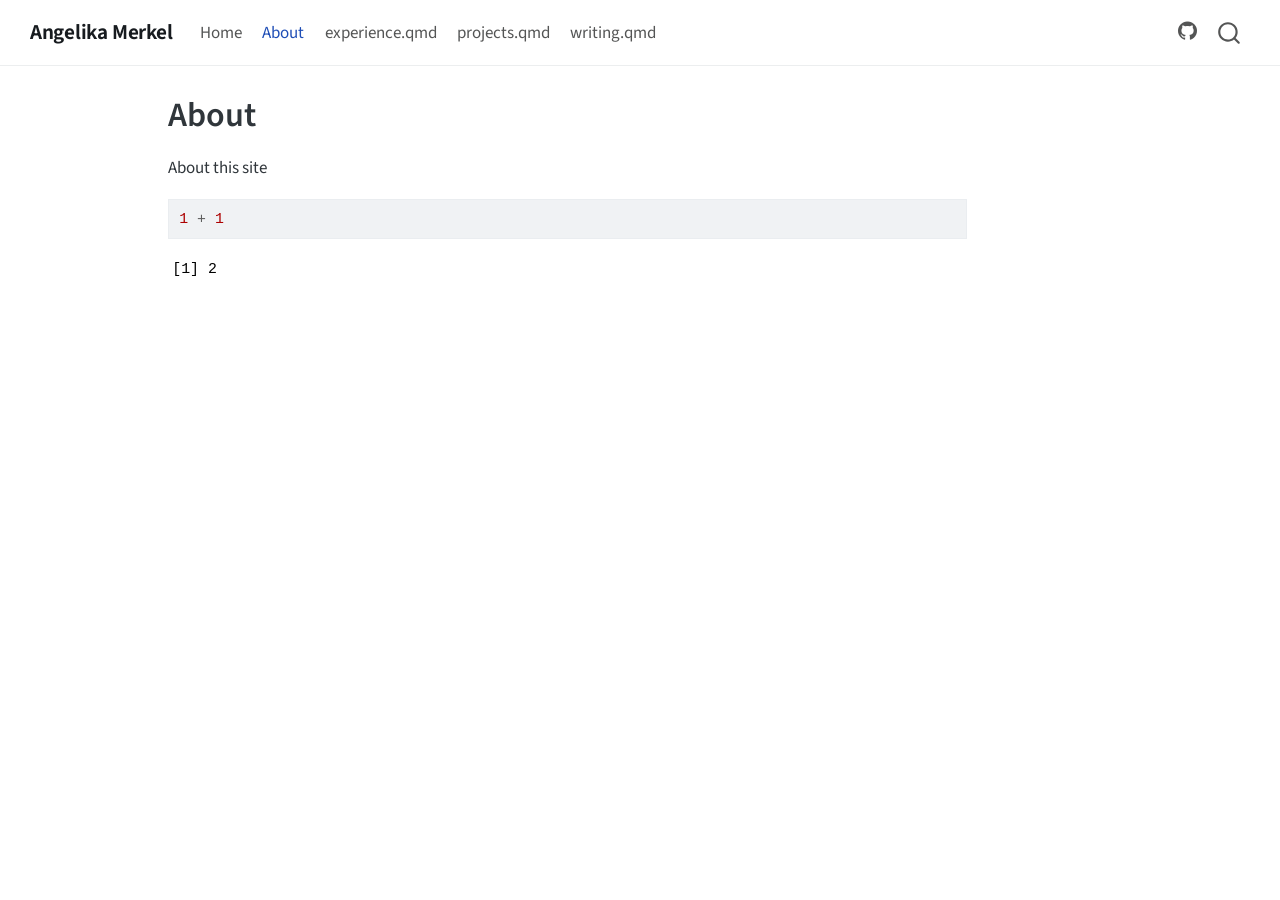
==== docs/about.html @ 3da9b352 "Publish v1.0 of personal website" ====
<!DOCTYPE html>
<html xmlns="http://www.w3.org/1999/xhtml" lang="en" xml:lang="en"><head>

<meta charset="utf-8">
<meta name="generator" content="quarto-1.7.32">

<meta name="viewport" content="width=device-width, initial-scale=1.0, user-scalable=yes">


<title>About – Angelika Merkel</title>
<style>
code{white-space: pre-wrap;}
span.smallcaps{font-variant: small-caps;}
div.columns{display: flex; gap: min(4vw, 1.5em);}
div.column{flex: auto; overflow-x: auto;}
div.hanging-indent{margin-left: 1.5em; text-indent: -1.5em;}
ul.task-list{list-style: none;}
ul.task-list li input[type="checkbox"] {
  width: 0.8em;
  margin: 0 0.8em 0.2em -1em; /* quarto-specific, see https://github.com/quarto-dev/quarto-cli/issues/4556 */ 
  vertical-align: middle;
}
/* CSS for syntax highlighting */
html { -webkit-text-size-adjust: 100%; }
pre > code.sourceCode { white-space: pre; position: relative; }
pre > code.sourceCode > span { display: inline-block; line-height: 1.25; }
pre > code.sourceCode > span:empty { height: 1.2em; }
.sourceCode { overflow: visible; }
code.sourceCode > span { color: inherit; text-decoration: inherit; }
div.sourceCode { margin: 1em 0; }
pre.sourceCode { margin: 0; }
@media screen {
div.sourceCode { overflow: auto; }
}
@media print {
pre > code.sourceCode { white-space: pre-wrap; }
pre > code.sourceCode > span { text-indent: -5em; padding-left: 5em; }
}
pre.numberSource code
  { counter-reset: source-line 0; }
pre.numberSource code > span
  { position: relative; left: -4em; counter-increment: source-line; }
pre.numberSource code > span > a:first-child::before
  { content: counter(source-line);
    position: relative; left: -1em; text-align: right; vertical-align: baseline;
    border: none; display: inline-block;
    -webkit-touch-callout: none; -webkit-user-select: none;
    -khtml-user-select: none; -moz-user-select: none;
    -ms-user-select: none; user-select: none;
    padding: 0 4px; width: 4em;
  }
pre.numberSource { margin-left: 3em;  padding-left: 4px; }
div.sourceCode
  {   }
@media screen {
pre > code.sourceCode > span > a:first-child::before { text-decoration: underline; }
}
</style>


<script src="site_libs/quarto-nav/quarto-nav.js"></script>
<script src="site_libs/quarto-nav/headroom.min.js"></script>
<script src="site_libs/clipboard/clipboard.min.js"></script>
<script src="site_libs/quarto-search/autocomplete.umd.js"></script>
<script src="site_libs/quarto-search/fuse.min.js"></script>
<script src="site_libs/quarto-search/quarto-search.js"></script>
<meta name="quarto:offset" content="./">
<script src="site_libs/quarto-html/quarto.js" type="module"></script>
<script src="site_libs/quarto-html/tabsets/tabsets.js" type="module"></script>
<script src="site_libs/quarto-html/popper.min.js"></script>
<script src="site_libs/quarto-html/tippy.umd.min.js"></script>
<script src="site_libs/quarto-html/anchor.min.js"></script>
<link href="site_libs/quarto-html/tippy.css" rel="stylesheet">
<link href="site_libs/quarto-html/quarto-syntax-highlighting-37eea08aefeeee20ff55810ff984fec1.css" rel="stylesheet" id="quarto-text-highlighting-styles">
<script src="site_libs/bootstrap/bootstrap.min.js"></script>
<link href="site_libs/bootstrap/bootstrap-icons.css" rel="stylesheet">
<link href="site_libs/bootstrap/bootstrap-92d2792728d3f4bf89524dcc0433e7d3.min.css" rel="stylesheet" append-hash="true" id="quarto-bootstrap" data-mode="light">
<script id="quarto-search-options" type="application/json">{
  "location": "navbar",
  "copy-button": false,
  "collapse-after": 3,
  "panel-placement": "end",
  "type": "overlay",
  "limit": 50,
  "keyboard-shortcut": [
    "f",
    "/",
    "s"
  ],
  "show-item-context": false,
  "language": {
    "search-no-results-text": "No results",
    "search-matching-documents-text": "matching documents",
    "search-copy-link-title": "Copy link to search",
    "search-hide-matches-text": "Hide additional matches",
    "search-more-match-text": "more match in this document",
    "search-more-matches-text": "more matches in this document",
    "search-clear-button-title": "Clear",
    "search-text-placeholder": "",
    "search-detached-cancel-button-title": "Cancel",
    "search-submit-button-title": "Submit",
    "search-label": "Search"
  }
}</script>


<link rel="stylesheet" href="assets/styles.css">
</head>

<body class="nav-fixed quarto-light">

<div id="quarto-search-results"></div>
  <header id="quarto-header" class="headroom fixed-top">
    <nav class="navbar navbar-expand-lg " data-bs-theme="dark">
      <div class="navbar-container container-fluid">
      <div class="navbar-brand-container mx-auto">
    <a class="navbar-brand" href="./index.html">
    <span class="navbar-title">Angelika Merkel</span>
    </a>
  </div>
            <div id="quarto-search" class="" title="Search"></div>
          <button class="navbar-toggler" type="button" data-bs-toggle="collapse" data-bs-target="#navbarCollapse" aria-controls="navbarCollapse" role="menu" aria-expanded="false" aria-label="Toggle navigation" onclick="if (window.quartoToggleHeadroom) { window.quartoToggleHeadroom(); }">
  <span class="navbar-toggler-icon"></span>
</button>
          <div class="collapse navbar-collapse" id="navbarCollapse">
            <ul class="navbar-nav navbar-nav-scroll me-auto">
  <li class="nav-item">
    <a class="nav-link" href="./index.html"> 
<span class="menu-text">Home</span></a>
  </li>  
  <li class="nav-item">
    <a class="nav-link active" href="./about.html" aria-current="page"> 
<span class="menu-text">About</span></a>
  </li>  
  <li class="nav-item">
    <span class="nav-link">
<span class="menu-text">experience.qmd</span>
    </span>
  </li>  
  <li class="nav-item">
    <span class="nav-link">
<span class="menu-text">projects.qmd</span>
    </span>
  </li>  
  <li class="nav-item">
    <span class="nav-link">
<span class="menu-text">writing.qmd</span>
    </span>
  </li>  
</ul>
            <ul class="navbar-nav navbar-nav-scroll ms-auto">
  <li class="nav-item compact">
    <a class="nav-link" href="https://github.com/angemerkel"> <i class="bi bi-github" role="img">
</i> 
<span class="menu-text"></span></a>
  </li>  
</ul>
          </div> <!-- /navcollapse -->
            <div class="quarto-navbar-tools">
</div>
      </div> <!-- /container-fluid -->
    </nav>
</header>
<!-- content -->
<div id="quarto-content" class="quarto-container page-columns page-rows-contents page-layout-article page-navbar">
<!-- sidebar -->
<!-- margin-sidebar -->
    <div id="quarto-margin-sidebar" class="sidebar margin-sidebar zindex-bottom">
        
    </div>
<!-- main -->
<main class="content" id="quarto-document-content">

<header id="title-block-header" class="quarto-title-block default">
<div class="quarto-title">
<h1 class="title">About</h1>
</div>



<div class="quarto-title-meta">

    
  
    
  </div>
  


</header>


<p>About this site</p>
<div class="cell">
<div class="sourceCode cell-code" id="cb1"><pre class="sourceCode r code-with-copy"><code class="sourceCode r"><span id="cb1-1"><a href="#cb1-1" aria-hidden="true" tabindex="-1"></a><span class="dv">1</span> <span class="sc">+</span> <span class="dv">1</span></span></code><button title="Copy to Clipboard" class="code-copy-button"><i class="bi"></i></button></pre></div>
<div class="cell-output cell-output-stdout">
<pre><code>[1] 2</code></pre>
</div>
</div>



</main> <!-- /main -->
<script id="quarto-html-after-body" type="application/javascript">
  window.document.addEventListener("DOMContentLoaded", function (event) {
    const icon = "";
    const anchorJS = new window.AnchorJS();
    anchorJS.options = {
      placement: 'right',
      icon: icon
    };
    anchorJS.add('.anchored');
    const isCodeAnnotation = (el) => {
      for (const clz of el.classList) {
        if (clz.startsWith('code-annotation-')) {                     
          return true;
        }
      }
      return false;
    }
    const onCopySuccess = function(e) {
      // button target
      const button = e.trigger;
      // don't keep focus
      button.blur();
      // flash "checked"
      button.classList.add('code-copy-button-checked');
      var currentTitle = button.getAttribute("title");
      button.setAttribute("title", "Copied!");
      let tooltip;
      if (window.bootstrap) {
        button.setAttribute("data-bs-toggle", "tooltip");
        button.setAttribute("data-bs-placement", "left");
        button.setAttribute("data-bs-title", "Copied!");
        tooltip = new bootstrap.Tooltip(button, 
          { trigger: "manual", 
            customClass: "code-copy-button-tooltip",
            offset: [0, -8]});
        tooltip.show();    
      }
      setTimeout(function() {
        if (tooltip) {
          tooltip.hide();
          button.removeAttribute("data-bs-title");
          button.removeAttribute("data-bs-toggle");
          button.removeAttribute("data-bs-placement");
        }
        button.setAttribute("title", currentTitle);
        button.classList.remove('code-copy-button-checked');
      }, 1000);
      // clear code selection
      e.clearSelection();
    }
    const getTextToCopy = function(trigger) {
        const codeEl = trigger.previousElementSibling.cloneNode(true);
        for (const childEl of codeEl.children) {
          if (isCodeAnnotation(childEl)) {
            childEl.remove();
          }
        }
        return codeEl.innerText;
    }
    const clipboard = new window.ClipboardJS('.code-copy-button:not([data-in-quarto-modal])', {
      text: getTextToCopy
    });
    clipboard.on('success', onCopySuccess);
    if (window.document.getElementById('quarto-embedded-source-code-modal')) {
      const clipboardModal = new window.ClipboardJS('.code-copy-button[data-in-quarto-modal]', {
        text: getTextToCopy,
        container: window.document.getElementById('quarto-embedded-source-code-modal')
      });
      clipboardModal.on('success', onCopySuccess);
    }
      var localhostRegex = new RegExp(/^(?:http|https):\/\/localhost\:?[0-9]*\//);
      var mailtoRegex = new RegExp(/^mailto:/);
        var filterRegex = new RegExp('/' + window.location.host + '/');
      var isInternal = (href) => {
          return filterRegex.test(href) || localhostRegex.test(href) || mailtoRegex.test(href);
      }
      // Inspect non-navigation links and adorn them if external
     var links = window.document.querySelectorAll('a[href]:not(.nav-link):not(.navbar-brand):not(.toc-action):not(.sidebar-link):not(.sidebar-item-toggle):not(.pagination-link):not(.no-external):not([aria-hidden]):not(.dropdown-item):not(.quarto-navigation-tool):not(.about-link)');
      for (var i=0; i<links.length; i++) {
        const link = links[i];
        if (!isInternal(link.href)) {
          // undo the damage that might have been done by quarto-nav.js in the case of
          // links that we want to consider external
          if (link.dataset.originalHref !== undefined) {
            link.href = link.dataset.originalHref;
          }
        }
      }
    function tippyHover(el, contentFn, onTriggerFn, onUntriggerFn) {
      const config = {
        allowHTML: true,
        maxWidth: 500,
        delay: 100,
        arrow: false,
        appendTo: function(el) {
            return el.parentElement;
        },
        interactive: true,
        interactiveBorder: 10,
        theme: 'quarto',
        placement: 'bottom-start',
      };
      if (contentFn) {
        config.content = contentFn;
      }
      if (onTriggerFn) {
        config.onTrigger = onTriggerFn;
      }
      if (onUntriggerFn) {
        config.onUntrigger = onUntriggerFn;
      }
      window.tippy(el, config); 
    }
    const noterefs = window.document.querySelectorAll('a[role="doc-noteref"]');
    for (var i=0; i<noterefs.length; i++) {
      const ref = noterefs[i];
      tippyHover(ref, function() {
        // use id or data attribute instead here
        let href = ref.getAttribute('data-footnote-href') || ref.getAttribute('href');
        try { href = new URL(href).hash; } catch {}
        const id = href.replace(/^#\/?/, "");
        const note = window.document.getElementById(id);
        if (note) {
          return note.innerHTML;
        } else {
          return "";
        }
      });
    }
    const xrefs = window.document.querySelectorAll('a.quarto-xref');
    const processXRef = (id, note) => {
      // Strip column container classes
      const stripColumnClz = (el) => {
        el.classList.remove("page-full", "page-columns");
        if (el.children) {
          for (const child of el.children) {
            stripColumnClz(child);
          }
        }
      }
      stripColumnClz(note)
      if (id === null || id.startsWith('sec-')) {
        // Special case sections, only their first couple elements
        const container = document.createElement("div");
        if (note.children && note.children.length > 2) {
          container.appendChild(note.children[0].cloneNode(true));
          for (let i = 1; i < note.children.length; i++) {
            const child = note.children[i];
            if (child.tagName === "P" && child.innerText === "") {
              continue;
            } else {
              container.appendChild(child.cloneNode(true));
              break;
            }
          }
          if (window.Quarto?.typesetMath) {
            window.Quarto.typesetMath(container);
          }
          return container.innerHTML
        } else {
          if (window.Quarto?.typesetMath) {
            window.Quarto.typesetMath(note);
          }
          return note.innerHTML;
        }
      } else {
        // Remove any anchor links if they are present
        const anchorLink = note.querySelector('a.anchorjs-link');
        if (anchorLink) {
          anchorLink.remove();
        }
        if (window.Quarto?.typesetMath) {
          window.Quarto.typesetMath(note);
        }
        if (note.classList.contains("callout")) {
          return note.outerHTML;
        } else {
          return note.innerHTML;
        }
      }
    }
    for (var i=0; i<xrefs.length; i++) {
      const xref = xrefs[i];
      tippyHover(xref, undefined, function(instance) {
        instance.disable();
        let url = xref.getAttribute('href');
        let hash = undefined; 
        if (url.startsWith('#')) {
          hash = url;
        } else {
          try { hash = new URL(url).hash; } catch {}
        }
        if (hash) {
          const id = hash.replace(/^#\/?/, "");
          const note = window.document.getElementById(id);
          if (note !== null) {
            try {
              const html = processXRef(id, note.cloneNode(true));
              instance.setContent(html);
            } finally {
              instance.enable();
              instance.show();
            }
          } else {
            // See if we can fetch this
            fetch(url.split('#')[0])
            .then(res => res.text())
            .then(html => {
              const parser = new DOMParser();
              const htmlDoc = parser.parseFromString(html, "text/html");
              const note = htmlDoc.getElementById(id);
              if (note !== null) {
                const html = processXRef(id, note);
                instance.setContent(html);
              } 
            }).finally(() => {
              instance.enable();
              instance.show();
            });
          }
        } else {
          // See if we can fetch a full url (with no hash to target)
          // This is a special case and we should probably do some content thinning / targeting
          fetch(url)
          .then(res => res.text())
          .then(html => {
            const parser = new DOMParser();
            const htmlDoc = parser.parseFromString(html, "text/html");
            const note = htmlDoc.querySelector('main.content');
            if (note !== null) {
              // This should only happen for chapter cross references
              // (since there is no id in the URL)
              // remove the first header
              if (note.children.length > 0 && note.children[0].tagName === "HEADER") {
                note.children[0].remove();
              }
              const html = processXRef(null, note);
              instance.setContent(html);
            } 
          }).finally(() => {
            instance.enable();
            instance.show();
          });
        }
      }, function(instance) {
      });
    }
        let selectedAnnoteEl;
        const selectorForAnnotation = ( cell, annotation) => {
          let cellAttr = 'data-code-cell="' + cell + '"';
          let lineAttr = 'data-code-annotation="' +  annotation + '"';
          const selector = 'span[' + cellAttr + '][' + lineAttr + ']';
          return selector;
        }
        const selectCodeLines = (annoteEl) => {
          const doc = window.document;
          const targetCell = annoteEl.getAttribute("data-target-cell");
          const targetAnnotation = annoteEl.getAttribute("data-target-annotation");
          const annoteSpan = window.document.querySelector(selectorForAnnotation(targetCell, targetAnnotation));
          const lines = annoteSpan.getAttribute("data-code-lines").split(",");
          const lineIds = lines.map((line) => {
            return targetCell + "-" + line;
          })
          let top = null;
          let height = null;
          let parent = null;
          if (lineIds.length > 0) {
              //compute the position of the single el (top and bottom and make a div)
              const el = window.document.getElementById(lineIds[0]);
              top = el.offsetTop;
              height = el.offsetHeight;
              parent = el.parentElement.parentElement;
            if (lineIds.length > 1) {
              const lastEl = window.document.getElementById(lineIds[lineIds.length - 1]);
              const bottom = lastEl.offsetTop + lastEl.offsetHeight;
              height = bottom - top;
            }
            if (top !== null && height !== null && parent !== null) {
              // cook up a div (if necessary) and position it 
              let div = window.document.getElementById("code-annotation-line-highlight");
              if (div === null) {
                div = window.document.createElement("div");
                div.setAttribute("id", "code-annotation-line-highlight");
                div.style.position = 'absolute';
                parent.appendChild(div);
              }
              div.style.top = top - 2 + "px";
              div.style.height = height + 4 + "px";
              div.style.left = 0;
              let gutterDiv = window.document.getElementById("code-annotation-line-highlight-gutter");
              if (gutterDiv === null) {
                gutterDiv = window.document.createElement("div");
                gutterDiv.setAttribute("id", "code-annotation-line-highlight-gutter");
                gutterDiv.style.position = 'absolute';
                const codeCell = window.document.getElementById(targetCell);
                const gutter = codeCell.querySelector('.code-annotation-gutter');
                gutter.appendChild(gutterDiv);
              }
              gutterDiv.style.top = top - 2 + "px";
              gutterDiv.style.height = height + 4 + "px";
            }
            selectedAnnoteEl = annoteEl;
          }
        };
        const unselectCodeLines = () => {
          const elementsIds = ["code-annotation-line-highlight", "code-annotation-line-highlight-gutter"];
          elementsIds.forEach((elId) => {
            const div = window.document.getElementById(elId);
            if (div) {
              div.remove();
            }
          });
          selectedAnnoteEl = undefined;
        };
          // Handle positioning of the toggle
      window.addEventListener(
        "resize",
        throttle(() => {
          elRect = undefined;
          if (selectedAnnoteEl) {
            selectCodeLines(selectedAnnoteEl);
          }
        }, 10)
      );
      function throttle(fn, ms) {
      let throttle = false;
      let timer;
        return (...args) => {
          if(!throttle) { // first call gets through
              fn.apply(this, args);
              throttle = true;
          } else { // all the others get throttled
              if(timer) clearTimeout(timer); // cancel #2
              timer = setTimeout(() => {
                fn.apply(this, args);
                timer = throttle = false;
              }, ms);
          }
        };
      }
        // Attach click handler to the DT
        const annoteDls = window.document.querySelectorAll('dt[data-target-cell]');
        for (const annoteDlNode of annoteDls) {
          annoteDlNode.addEventListener('click', (event) => {
            const clickedEl = event.target;
            if (clickedEl !== selectedAnnoteEl) {
              unselectCodeLines();
              const activeEl = window.document.querySelector('dt[data-target-cell].code-annotation-active');
              if (activeEl) {
                activeEl.classList.remove('code-annotation-active');
              }
              selectCodeLines(clickedEl);
              clickedEl.classList.add('code-annotation-active');
            } else {
              // Unselect the line
              unselectCodeLines();
              clickedEl.classList.remove('code-annotation-active');
            }
          });
        }
    const findCites = (el) => {
      const parentEl = el.parentElement;
      if (parentEl) {
        const cites = parentEl.dataset.cites;
        if (cites) {
          return {
            el,
            cites: cites.split(' ')
          };
        } else {
          return findCites(el.parentElement)
        }
      } else {
        return undefined;
      }
    };
    var bibliorefs = window.document.querySelectorAll('a[role="doc-biblioref"]');
    for (var i=0; i<bibliorefs.length; i++) {
      const ref = bibliorefs[i];
      const citeInfo = findCites(ref);
      if (citeInfo) {
        tippyHover(citeInfo.el, function() {
          var popup = window.document.createElement('div');
          citeInfo.cites.forEach(function(cite) {
            var citeDiv = window.document.createElement('div');
            citeDiv.classList.add('hanging-indent');
            citeDiv.classList.add('csl-entry');
            var biblioDiv = window.document.getElementById('ref-' + cite);
            if (biblioDiv) {
              citeDiv.innerHTML = biblioDiv.innerHTML;
            }
            popup.appendChild(citeDiv);
          });
          return popup.innerHTML;
        });
      }
    }
  });
  </script>
</div> <!-- /content -->




</body></html>
---- docs/site_libs/quarto-html/tippy.css ----
.tippy-box[data-animation=fade][data-state=hidden]{opacity:0}[data-tippy-root]{max-width:calc(100vw - 10px)}.tippy-box{position:relative;background-color:#333;color:#fff;border-radius:4px;font-size:14px;line-height:1.4;white-space:normal;outline:0;transition-property:transform,visibility,opacity}.tippy-box[data-placement^=top]>.tippy-arrow{bottom:0}.tippy-box[data-placement^=top]>.tippy-arrow:before{bottom:-7px;left:0;border-width:8px 8px 0;border-top-color:initial;transform-origin:center top}.tippy-box[data-placement^=bottom]>.tippy-arrow{top:0}.tippy-box[data-placement^=bottom]>.tippy-arrow:before{top:-7px;left:0;border-width:0 8px 8px;border-bottom-color:initial;transform-origin:center bottom}.tippy-box[data-placement^=left]>.tippy-arrow{right:0}.tippy-box[data-placement^=left]>.tippy-arrow:before{border-width:8px 0 8px 8px;border-left-color:initial;right:-7px;transform-origin:center left}.tippy-box[data-placement^=right]>.tippy-arrow{left:0}.tippy-box[data-placement^=right]>.tippy-arrow:before{left:-7px;border-width:8px 8px 8px 0;border-right-color:initial;transform-origin:center right}.tippy-box[data-inertia][data-state=visible]{transition-timing-function:cubic-bezier(.54,1.5,.38,1.11)}.tippy-arrow{width:16px;height:16px;color:#333}.tippy-arrow:before{content:"";position:absolute;border-color:transparent;border-style:solid}.tippy-content{position:relative;padding:5px 9px;z-index:1}
---- docs/site_libs/quarto-html/quarto-syntax-highlighting-37eea08aefeeee20ff55810ff984fec1.css ----
/* quarto syntax highlight colors */
:root {
  --quarto-hl-ot-color: #003B4F;
  --quarto-hl-at-color: #657422;
  --quarto-hl-ss-color: #20794D;
  --quarto-hl-an-color: #5E5E5E;
  --quarto-hl-fu-color: #4758AB;
  --quarto-hl-st-color: #20794D;
  --quarto-hl-cf-color: #003B4F;
  --quarto-hl-op-color: #5E5E5E;
  --quarto-hl-er-color: #AD0000;
  --quarto-hl-bn-color: #AD0000;
  --quarto-hl-al-color: #AD0000;
  --quarto-hl-va-color: #111111;
  --quarto-hl-bu-color: inherit;
  --quarto-hl-ex-color: inherit;
  --quarto-hl-pp-color: #AD0000;
  --quarto-hl-in-color: #5E5E5E;
  --quarto-hl-vs-color: #20794D;
  --quarto-hl-wa-color: #5E5E5E;
  --quarto-hl-do-color: #5E5E5E;
  --quarto-hl-im-color: #00769E;
  --quarto-hl-ch-color: #20794D;
  --quarto-hl-dt-color: #AD0000;
  --quarto-hl-fl-color: #AD0000;
  --quarto-hl-co-color: #5E5E5E;
  --quarto-hl-cv-color: #5E5E5E;
  --quarto-hl-cn-color: #8f5902;
  --quarto-hl-sc-color: #5E5E5E;
  --quarto-hl-dv-color: #AD0000;
  --quarto-hl-kw-color: #003B4F;
}

/* other quarto variables */
:root {
  --quarto-font-monospace: SFMono-Regular, Menlo, Monaco, Consolas, "Liberation Mono", "Courier New", monospace;
}

/* syntax highlight based on Pandoc's rules */
pre > code.sourceCode > span {
  color: #003B4F;
}

code.sourceCode > span {
  color: #003B4F;
}

div.sourceCode,
div.sourceCode pre.sourceCode {
  color: #003B4F;
}

/* Normal */
code span {
  color: #003B4F;
}

/* Alert */
code span.al {
  color: #AD0000;
  font-style: inherit;
}

/* Annotation */
code span.an {
  color: #5E5E5E;
  font-style: inherit;
}

/* Attribute */
code span.at {
  color: #657422;
  font-style: inherit;
}

/* BaseN */
code span.bn {
  color: #AD0000;
  font-style: inherit;
}

/* BuiltIn */
code span.bu {
  font-style: inherit;
}

/* ControlFlow */
code span.cf {
  color: #003B4F;
  font-weight: bold;
  font-style: inherit;
}

/* Char */
code span.ch {
  color: #20794D;
  font-style: inherit;
}

/* Constant */
code span.cn {
  color: #8f5902;
  font-style: inherit;
}

/* Comment */
code span.co {
  color: #5E5E5E;
  font-style: inherit;
}

/* CommentVar */
code span.cv {
  color: #5E5E5E;
  font-style: italic;
}

/* Documentation */
code span.do {
  color: #5E5E5E;
  font-style: italic;
}

/* DataType */
code span.dt {
  color: #AD0000;
  font-style: inherit;
}

/* DecVal */
code span.dv {
  color: #AD0000;
  font-style: inherit;
}

/* Error */
code span.er {
  color: #AD0000;
  font-style: inherit;
}

/* Extension */
code span.ex {
  font-style: inherit;
}

/* Float */
code span.fl {
  color: #AD0000;
  font-style: inherit;
}

/* Function */
code span.fu {
  color: #4758AB;
  font-style: inherit;
}

/* Import */
code span.im {
  color: #00769E;
  font-style: inherit;
}

/* Information */
code span.in {
  color: #5E5E5E;
  font-style: inherit;
}

/* Keyword */
code span.kw {
  color: #003B4F;
  font-weight: bold;
  font-style: inherit;
}

/* Operator */
code span.op {
  color: #5E5E5E;
  font-style: inherit;
}

/* Other */
code span.ot {
  color: #003B4F;
  font-style: inherit;
}

/* Preprocessor */
code span.pp {
  color: #AD0000;
  font-style: inherit;
}

/* SpecialChar */
code span.sc {
  color: #5E5E5E;
  font-style: inherit;
}

/* SpecialString */
code span.ss {
  color: #20794D;
  font-style: inherit;
}

/* String */
code span.st {
  color: #20794D;
  font-style: inherit;
}

/* Variable */
code span.va {
  color: #111111;
  font-style: inherit;
}

/* VerbatimString */
code span.vs {
  color: #20794D;
  font-style: inherit;
}

/* Warning */
code span.wa {
  color: #5E5E5E;
  font-style: italic;
}

.prevent-inlining {
  content: "</";
}

/*# sourceMappingURL=27d3d809615f7771493d095567f04340.css.map */
---- docs/assets/styles.css ----
/* ============================================================
   Angelika Merkel — Personal website
   ============================================================ */


/* ------------------------------------------------------------
   Colour system
   ------------------------------------------------------------ */

:root {
  --am-black: #171b1f;
  --am-text: #30363b;
  --am-muted: #687178;

  --am-blue: #168ca5;
  --am-blue-dark: #126d80;
  --am-blue-soft: #e5f4f6;

  --am-beige: #e8d3bd;
  --am-beige-soft: #f7efe7;

  --am-grey: #dfe3e5;
  --am-grey-soft: #f2f3f3;

  --am-orange: #e87532;

  --am-line: #d9dee1;
  --am-white: #ffffff;
}


/* ------------------------------------------------------------
   Global
   ------------------------------------------------------------ */

body {
  color: var(--am-text);
  background: var(--am-white);

  font-size: 1rem;
  line-height: 1.65;
}

.column-page {
  max-width: 1180px;

  margin-left: auto;
  margin-right: auto;
}


/* ------------------------------------------------------------
   Links
   ------------------------------------------------------------ */

a {
  color: var(--am-blue-dark);

  text-decoration-thickness: 1px;
  text-underline-offset: 0.18em;
}

a:hover {
  color: var(--am-blue);
}


/* ============================================================
   Hero
   ============================================================ */

.hero {
  display: grid;

  grid-template-columns:
    minmax(0, 1.25fr)
    minmax(300px, 0.75fr);

  gap: 4.5rem;

  align-items: center;

  padding: 4rem 0 3.25rem;
}


/* ------------------------------------------------------------
   Hero text
   ------------------------------------------------------------ */

.hero-content {
  max-width: 700px;
}

.hero-eyebrow {
  color: var(--am-muted);

  font-size: 0.76rem;
  font-weight: 600;
  letter-spacing: 0.15em;

  margin-bottom: 1.5rem;
}

.hero-content h1 {
  color: var(--am-black);

  font-size: clamp(2.7rem, 5vw, 4.3rem);
  font-weight: 650;
  line-height: 1.04;
  letter-spacing: -0.035em;

  margin: 0 0 1.3rem;
}

.hero-content h2 {
  max-width: 650px;

  color: var(--am-text);

  font-size: clamp(1.45rem, 2.4vw, 1.9rem);
  font-weight: 500;
  line-height: 1.3;
  letter-spacing: -0.015em;

  margin: 0 0 1.5rem;
}


/* Orange accent before positioning statement */

.hero-content h2::before {
  content: "";

  display: block;

  width: 32px;
  height: 3px;

  margin-bottom: 0.85rem;

  background: var(--am-orange);
}


.hero-content p {
  max-width: 650px;

  color: var(--am-text);

  font-size: 1.07rem;
  line-height: 1.7;

  margin: 0;
}


/* ============================================================
   Hero portrait and scientific visual
   ============================================================ */

.hero-visual {
  position: relative;

  min-height: 310px;

  display: flex;
  align-items: center;
  justify-content: center;

  transform: translateX(-1rem);
}


/* ------------------------------------------------------------
   Portrait
   ------------------------------------------------------------ */

.hero-portrait {
  position: relative;
  z-index: 3;

  width: 205px;
  height: 235px;

  object-fit: cover;
  object-position: center 32%;

  border-radius: 3px;

  box-shadow:
    0 10px 28px rgba(23, 27, 31, 0.08);
}


/* ------------------------------------------------------------
   Abstract scientific network
   ------------------------------------------------------------ */

.network-visual {
  position: absolute;
  z-index: 1;

  width: 320px;
  height: 300px;

  right: -20px;
  top: 10px;

  opacity: 0.45;
}


/* Network nodes */

.network-node {
  position: absolute;

  width: 14px;
  height: 14px;

  border-radius: 50%;

  background: var(--am-blue);
}

.node-1 {
  top: 18%;
  left: 62%;

  width: 20px;
  height: 20px;

  background: var(--am-blue);
}

.node-2 {
  top: 42%;
  left: 82%;

  width: 12px;
  height: 12px;

  background: var(--am-orange);
}

.node-3 {
  top: 68%;
  left: 68%;

  width: 17px;
  height: 17px;

  background: var(--am-black);
}

.node-4 {
  top: 30%;
  left: 95%;

  width: 9px;
  height: 9px;

  background: var(--am-muted);
}

.node-5 {
  top: 78%;
  left: 92%;

  width: 11px;
  height: 11px;

  background: var(--am-blue);
}

.node-6 {
  top: 56%;
  left: 52%;

  width: 8px;
  height: 8px;

  background: var(--am-muted);
}


/* Network connections */

.network-line {
  position: absolute;

  height: 1px;

  background: #8ca1a8;

  transform-origin: left center;
}

.line-1 {
  width: 100px;

  top: 23%;
  left: 64%;

  transform: rotate(35deg);
}

.line-2 {
  width: 110px;

  top: 45%;
  left: 70%;

  transform: rotate(72deg);
}

.line-3 {
  width: 90px;

  top: 59%;
  left: 55%;

  transform: rotate(-30deg);
}

.line-4 {
  width: 90px;

  top: 70%;
  left: 69%;

  transform: rotate(22deg);
}


/* Soft background shape behind portrait */

.hero-visual::before {
  content: "";

  position: absolute;
  z-index: 0;

  width: 270px;
  height: 270px;

  left: 5px;
  top: 30px;

  border-radius: 45% 55% 52% 48%;

  background:
    linear-gradient(
      135deg,
      var(--am-grey-soft),
      rgba(229, 244, 246, 0.55)
    );
}


/* Small warm accent */

.hero-visual::after {
  content: "";

  position: absolute;
  z-index: 1;

  width: 75px;
  height: 75px;

  left: 30px;
  bottom: 20px;

  border-radius: 50%;

  background: var(--am-beige-soft);
}


/* ============================================================
   Main sections
   ============================================================ */

section.level2 {
  margin-top: 0;
  margin-bottom: 4.5rem;

  padding-top: 2.2rem;

  border-top: 1px solid var(--am-line);
}

section.level2 > h2 {
  color: var(--am-black);

  font-size: 1.75rem;
  font-weight: 600;
  letter-spacing: -0.02em;

  border: 0;

  padding: 0;
  margin: 0 0 2rem;
}


/* Orange section marker */

section.level2 > h2::before {
  content: "";

  display: block;

  width: 38px;
  height: 3px;

  margin-bottom: 0.8rem;

  background: var(--am-orange);
}


/* ============================================================
   Areas of work
   ============================================================ */

.area-of-work {
  min-height: 250px;

  padding-right: 2.5rem;
}

.area-of-work + .area-of-work {
  padding-left: 2.5rem;

  border-left: 1px solid var(--am-line);
}


/* ------------------------------------------------------------
   Area icons
   ------------------------------------------------------------ */

.area-icon {
  width: 58px;
  height: 58px;

  display: flex;
  align-items: center;
  justify-content: center;

  margin-bottom: 1.15rem;

  border-radius: 50%;
}

.area-science .area-icon {
  background: var(--am-beige-soft);
}

.area-data .area-icon {
  background: var(--am-grey-soft);
}

.area-systems .area-icon {
  background: var(--am-blue-soft);
}


/* DNA */

.area-icon svg {
  width: 32px;
  height: 32px;

  fill: none;

  stroke: var(--am-black);
  stroke-width: 3;
  stroke-linecap: round;
  stroke-linejoin: round;
}


/* Bootstrap icons */

.area-icon i {
  color: var(--am-black);

  font-size: 2rem;
  line-height: 1;
}


/* ------------------------------------------------------------
   Area text
   ------------------------------------------------------------ */

.area-of-work h3 {
  color: var(--am-black);

  font-size: 1.15rem;
  font-weight: 600;
  line-height: 1.3;

  margin: 0 0 0.9rem;
}

.area-of-work p {
  color: var(--am-muted);

  font-size: 0.98rem;
  line-height: 1.65;
}

.area-of-work a {
  font-weight: 500;
}


/* ============================================================
   Writing
   ============================================================ */

.writing-item {
  min-height: 180px;

  padding-right: 3rem;
}

.writing-item + .writing-item {
  padding-left: 3rem;

  border-left: 1px solid var(--am-line);
}

.writing-item h3 {
  color: var(--am-black);

  font-size: 1.2rem;
  font-weight: 600;

  margin-top: 0;
  margin-bottom: 0.35rem;
}


/* Quieter secondary label */

.writing-label {
  display: block;

  color: var(--am-muted);

  font-size: 0.68rem;
  font-weight: 600;
  letter-spacing: 0.11em;

  margin-bottom: 0.9rem;
}

.writing-item p {
  color: var(--am-muted);

  font-size: 0.98rem;
  line-height: 1.65;
}

.writing-item a {
  font-weight: 500;
}


/* ============================================================
   Footer
   ============================================================ */

.site-links {
  margin-top: 1rem;

  padding-top: 1.5rem;
  padding-bottom: 2.5rem;

  border-top: 1px solid var(--am-line);

  color: var(--am-muted);

  font-size: 0.9rem;
}


/* ============================================================
   Navbar
   ============================================================ */

.navbar {
  background: rgba(255, 255, 255, 0.97);

  border-bottom: 1px solid #eceeef;
}

.navbar-brand {
  color: var(--am-black);

  font-weight: 650;
  letter-spacing: -0.01em;
}


/* ============================================================
   Tablet
   ============================================================ */

@media (max-width: 900px) {

  .hero {
    grid-template-columns: 1fr;

    gap: 2.5rem;

    padding-top: 3rem;
  }

  .hero-visual {
    min-height: 280px;

    justify-content: flex-start;

    transform: none;
  }

  .hero-portrait {
    margin-left: 2rem;
  }

  .network-visual {
    left: 130px;
    right: auto;
  }
}


/* ============================================================
   Mobile
   ============================================================ */

@media (max-width: 768px) {

  body {
    font-size: 0.98rem;
  }


  /* ----------------------------------------------------------
     Hero
     ---------------------------------------------------------- */

  .hero {
    padding: 2.5rem 0 3rem;
  }

  .hero-eyebrow {
    font-size: 0.68rem;
    letter-spacing: 0.12em;

    margin-bottom: 1.1rem;
  }

  .hero-content h1 {
    font-size: 2.6rem;
  }

  .hero-content h2 {
    font-size: 1.4rem;
  }

  .hero-content p {
    font-size: 1rem;
  }

  .hero-visual {
    min-height: 250px;
  }

  .hero-portrait {
    width: 170px;
    height: 195px;

    margin-left: 0;
  }

  .network-visual {
    width: 260px;
    height: 240px;

    left: 80px;

    opacity: 0.3;
  }


  /* ----------------------------------------------------------
     Sections
     ---------------------------------------------------------- */

  section.level2 {
    margin-bottom: 3.5rem;

    padding-top: 1.8rem;
  }

  section.level2 > h2 {
    font-size: 1.5rem;

    margin-bottom: 1.5rem;
  }


  /* ----------------------------------------------------------
     Areas of work
     ---------------------------------------------------------- */

  .area-of-work {
    min-height: auto;

    padding: 0;

    margin-bottom: 2.5rem;
  }

  .area-of-work + .area-of-work {
    padding-left: 0;

    border-left: 0;
  }


  /* ----------------------------------------------------------
     Writing
     ---------------------------------------------------------- */

  .writing-item {
    min-height: auto;

    padding: 0;

    margin-bottom: 2.5rem;
  }

  .writing-item + .writing-item {
    padding-left: 0;

    border-left: 0;
  }


  /* ----------------------------------------------------------
     Footer
     ---------------------------------------------------------- */

  .site-links {
    padding-bottom: 2rem;
  }
}
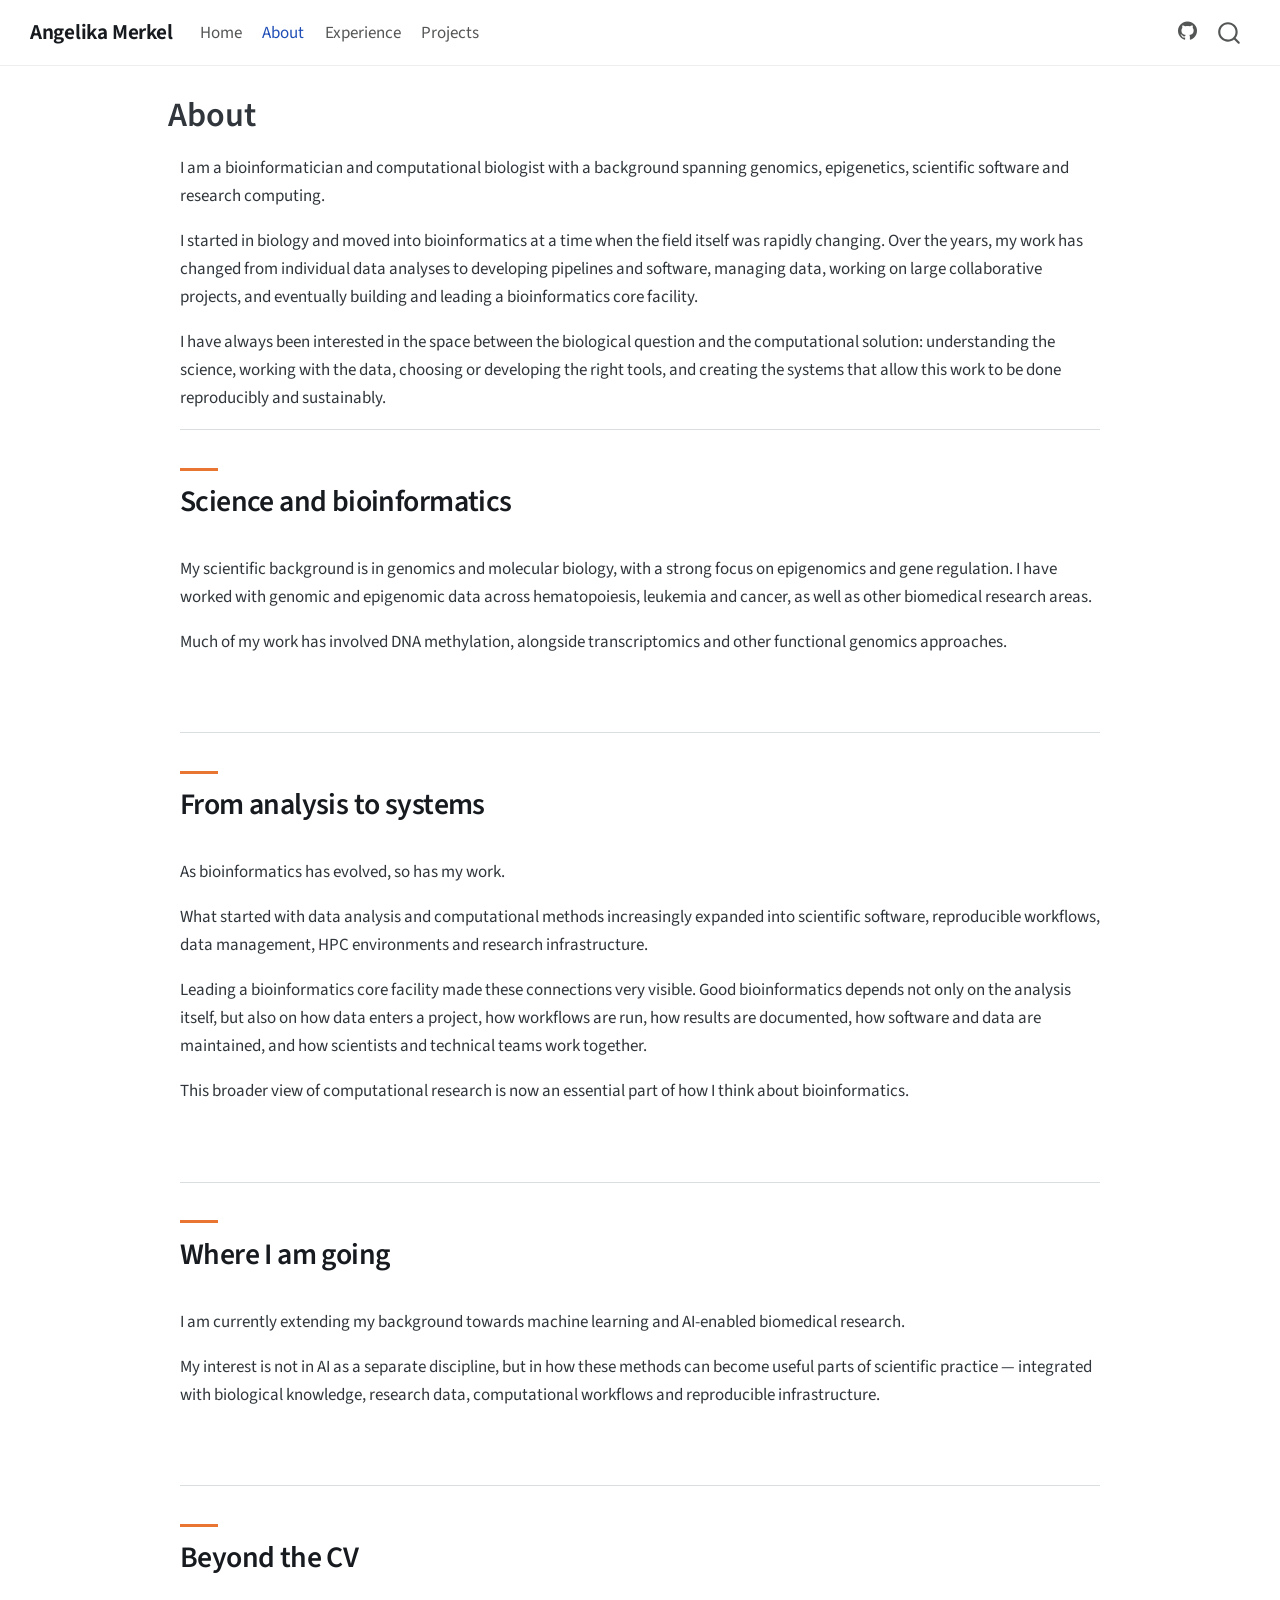
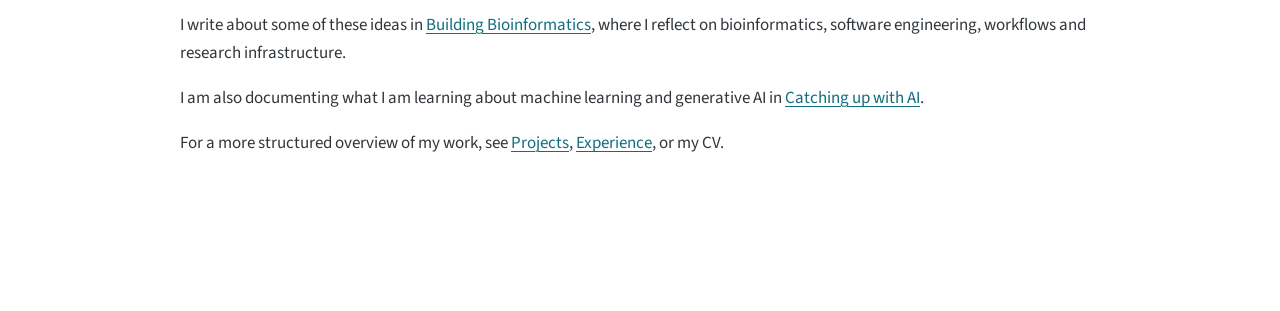
==== commit c0123f22: "Adding About page" ====
--- a/docs/about.html
+++ b/docs/about.html
@@ -19,41 +19,6 @@
   width: 0.8em;
   margin: 0 0.8em 0.2em -1em; /* quarto-specific, see https://github.com/quarto-dev/quarto-cli/issues/4556 */ 
   vertical-align: middle;
-}
-/* CSS for syntax highlighting */
-html { -webkit-text-size-adjust: 100%; }
-pre > code.sourceCode { white-space: pre; position: relative; }
-pre > code.sourceCode > span { display: inline-block; line-height: 1.25; }
-pre > code.sourceCode > span:empty { height: 1.2em; }
-.sourceCode { overflow: visible; }
-code.sourceCode > span { color: inherit; text-decoration: inherit; }
-div.sourceCode { margin: 1em 0; }
-pre.sourceCode { margin: 0; }
-@media screen {
-div.sourceCode { overflow: auto; }
-}
-@media print {
-pre > code.sourceCode { white-space: pre-wrap; }
-pre > code.sourceCode > span { text-indent: -5em; padding-left: 5em; }
-}
-pre.numberSource code
-  { counter-reset: source-line 0; }
-pre.numberSource code > span
-  { position: relative; left: -4em; counter-increment: source-line; }
-pre.numberSource code > span > a:first-child::before
-  { content: counter(source-line);
-    position: relative; left: -1em; text-align: right; vertical-align: baseline;
-    border: none; display: inline-block;
-    -webkit-touch-callout: none; -webkit-user-select: none;
-    -khtml-user-select: none; -moz-user-select: none;
-    -ms-user-select: none; user-select: none;
-    padding: 0 4px; width: 4em;
-  }
-pre.numberSource { margin-left: 3em;  padding-left: 4px; }
-div.sourceCode
-  {   }
-@media screen {
-pre > code.sourceCode > span > a:first-child::before { text-decoration: underline; }
 }
 </style>
 
@@ -102,6 +67,7 @@
     "search-label": "Search"
   }
 }</script>
+<link rel="stylesheet" href="https://cdn.jsdelivr.net/npm/bootstrap-icons@1.11.3/font/bootstrap-icons.min.css">
 
 
 <link rel="stylesheet" href="assets/styles.css">
@@ -133,24 +99,17 @@
 <span class="menu-text">About</span></a>
   </li>  
   <li class="nav-item">
-    <span class="nav-link">
-<span class="menu-text">experience.qmd</span>
-    </span>
+    <a class="nav-link" href="./experience.html"> 
+<span class="menu-text">Experience</span></a>
   </li>  
   <li class="nav-item">
-    <span class="nav-link">
-<span class="menu-text">projects.qmd</span>
-    </span>
-  </li>  
-  <li class="nav-item">
-    <span class="nav-link">
-<span class="menu-text">writing.qmd</span>
-    </span>
+    <a class="nav-link" href="./projects.html"> 
+<span class="menu-text">Projects</span></a>
   </li>  
 </ul>
             <ul class="navbar-nav navbar-nav-scroll ms-auto">
   <li class="nav-item compact">
-    <a class="nav-link" href="https://github.com/angemerkel"> <i class="bi bi-github" role="img">
+    <a class="nav-link" href="https://github.com/angemerkel"> <i class="bi bi-github" role="img" aria-label="GitHub">
 </i> 
 <span class="menu-text"></span></a>
   </li>  
@@ -162,14 +121,12 @@
     </nav>
 </header>
 <!-- content -->
-<div id="quarto-content" class="quarto-container page-columns page-rows-contents page-layout-article page-navbar">
+<div id="quarto-content" class="quarto-container page-columns page-rows-contents page-layout-full page-navbar">
 <!-- sidebar -->
 <!-- margin-sidebar -->
-    <div id="quarto-margin-sidebar" class="sidebar margin-sidebar zindex-bottom">
-        
-    </div>
+    
 <!-- main -->
-<main class="content" id="quarto-document-content">
+<main class="content page-columns page-full column-body" id="quarto-document-content">
 
 <header id="title-block-header" class="quarto-title-block default">
 <div class="quarto-title">
@@ -178,7 +135,7 @@
 
 
 
-<div class="quarto-title-meta">
+<div class="quarto-title-meta column-body">
 
     
   
@@ -190,12 +147,33 @@
 </header>
 
 
-<p>About this site</p>
-<div class="cell">
-<div class="sourceCode cell-code" id="cb1"><pre class="sourceCode r code-with-copy"><code class="sourceCode r"><span id="cb1-1"><a href="#cb1-1" aria-hidden="true" tabindex="-1"></a><span class="dv">1</span> <span class="sc">+</span> <span class="dv">1</span></span></code><button title="Copy to Clipboard" class="code-copy-button"><i class="bi"></i></button></pre></div>
-<div class="cell-output cell-output-stdout">
-<pre><code>[1] 2</code></pre>
-</div>
+<div class="column-page about-page">
+<p>I am a bioinformatician and computational biologist with a background spanning genomics, epigenetics, scientific software and research computing.</p>
+<p>I started in biology and moved into bioinformatics at a time when the field itself was rapidly changing. Over the years, my work has changed from individual data analyses to developing pipelines and software, managing data, working on large collaborative projects, and eventually building and leading a bioinformatics core facility.</p>
+<p>I have always been interested in the space between the biological question and the computational solution: understanding the science, working with the data, choosing or developing the right tools, and creating the systems that allow this work to be done reproducibly and sustainably.</p>
+<section id="science-and-bioinformatics" class="level2">
+<h2 class="anchored" data-anchor-id="science-and-bioinformatics">Science and bioinformatics</h2>
+<p>My scientific background is in genomics and molecular biology, with a strong focus on epigenomics and gene regulation. I have worked with genomic and epigenomic data across hematopoiesis, leukemia and cancer, as well as other biomedical research areas.</p>
+<p>Much of my work has involved DNA methylation, alongside transcriptomics and other functional genomics approaches.</p>
+</section>
+<section id="from-analysis-to-systems" class="level2">
+<h2 class="anchored" data-anchor-id="from-analysis-to-systems">From analysis to systems</h2>
+<p>As bioinformatics has evolved, so has my work.</p>
+<p>What started with data analysis and computational methods increasingly expanded into scientific software, reproducible workflows, data management, HPC environments and research infrastructure.</p>
+<p>Leading a bioinformatics core facility made these connections very visible. Good bioinformatics depends not only on the analysis itself, but also on how data enters a project, how workflows are run, how results are documented, how software and data are maintained, and how scientists and technical teams work together.</p>
+<p>This broader view of computational research is now an essential part of how I think about bioinformatics.</p>
+</section>
+<section id="where-i-am-going" class="level2">
+<h2 class="anchored" data-anchor-id="where-i-am-going">Where I am going</h2>
+<p>I am currently extending my background towards machine learning and AI-enabled biomedical research.</p>
+<p>My interest is not in AI as a separate discipline, but in how these methods can become useful parts of scientific practice — integrated with biological knowledge, research data, computational workflows and reproducible infrastructure.</p>
+</section>
+<section id="beyond-the-cv" class="level2">
+<h2 class="anchored" data-anchor-id="beyond-the-cv">Beyond the CV</h2>
+<p>I write about some of these ideas in <a href="https://angemerkel.github.io/building-bioinformatics/">Building Bioinformatics</a>, where I reflect on bioinformatics, software engineering, workflows and research infrastructure.</p>
+<p>I am also documenting what I am learning about machine learning and generative AI in <a href="https://angemerkel.github.io/catching-up-with-ai/">Catching up with AI</a>.</p>
+<p>For a more structured overview of my work, see <a href="./projects.html">Projects</a>, <a href="./experience.html">Experience</a>, or my CV.</p>
+</section>
 </div>
 
 
--- a/docs/assets/styles.css
+++ b/docs/assets/styles.css
@@ -763,4 +763,22 @@
   .site-links {
     padding-bottom: 2rem;
   }
+}
+
+/* ============================================================
+   About page
+   ============================================================ */
+
+.about-page {
+  max-width: 920px;
+  margin-left: auto;
+  margin-right: auto;
+}
+
+.about-page > h1,
+.about-page > p,
+.about-page section.level2 {
+  max-width: none;
+  margin-left: 0;
+  margin-right: 0;
 }
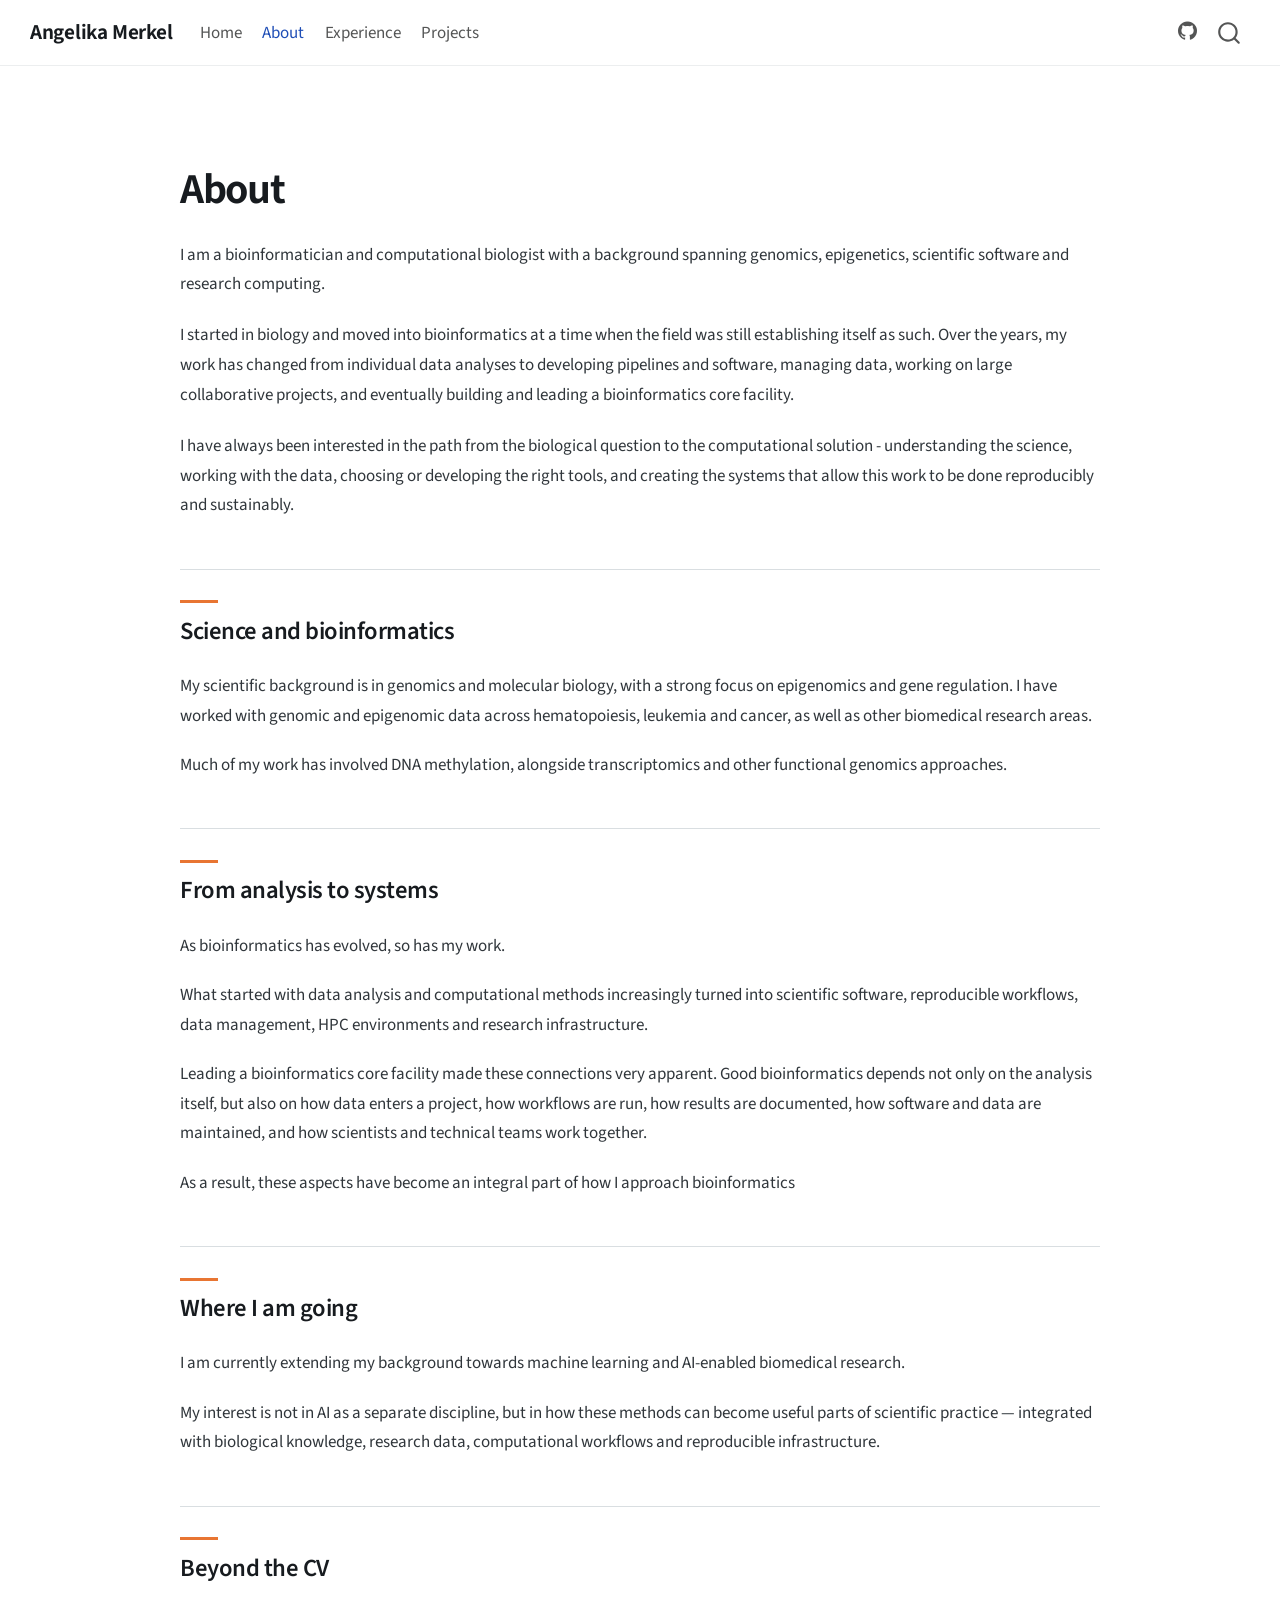
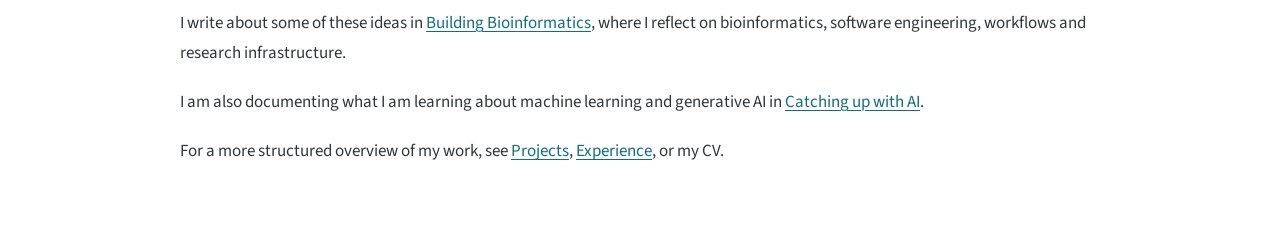
==== commit 01fd89df: "minor text and layout updates to index and about" ====
--- a/docs/about.html
+++ b/docs/about.html
@@ -7,7 +7,7 @@
 <meta name="viewport" content="width=device-width, initial-scale=1.0, user-scalable=yes">
 
 
-<title>About – Angelika Merkel</title>
+<title>about – Angelika Merkel</title>
 <style>
 code{white-space: pre-wrap;}
 span.smallcaps{font-variant: small-caps;}
@@ -126,31 +126,16 @@
 <!-- margin-sidebar -->
     
 <!-- main -->
-<main class="content page-columns page-full column-body" id="quarto-document-content">
-
-<header id="title-block-header" class="quarto-title-block default">
-<div class="quarto-title">
-<h1 class="title">About</h1>
-</div>
-
-
-
-<div class="quarto-title-meta column-body">
-
-    
-  
-    
-  </div>
-  
-
-
-</header>
-
-
-<div class="column-page about-page">
+<main class="content page-columns page-full column-body" id="quarto-document-content"><header id="title-block-header" class="quarto-title-block"></header>
+
+
+
+
+<section id="about" class="level1 column-page about-page">
+<h1>About</h1>
 <p>I am a bioinformatician and computational biologist with a background spanning genomics, epigenetics, scientific software and research computing.</p>
-<p>I started in biology and moved into bioinformatics at a time when the field itself was rapidly changing. Over the years, my work has changed from individual data analyses to developing pipelines and software, managing data, working on large collaborative projects, and eventually building and leading a bioinformatics core facility.</p>
-<p>I have always been interested in the space between the biological question and the computational solution: understanding the science, working with the data, choosing or developing the right tools, and creating the systems that allow this work to be done reproducibly and sustainably.</p>
+<p>I started in biology and moved into bioinformatics at a time when the field was still establishing itself as such. Over the years, my work has changed from individual data analyses to developing pipelines and software, managing data, working on large collaborative projects, and eventually building and leading a bioinformatics core facility.</p>
+<p>I have always been interested in the path from the biological question to the computational solution - understanding the science, working with the data, choosing or developing the right tools, and creating the systems that allow this work to be done reproducibly and sustainably.</p>
 <section id="science-and-bioinformatics" class="level2">
 <h2 class="anchored" data-anchor-id="science-and-bioinformatics">Science and bioinformatics</h2>
 <p>My scientific background is in genomics and molecular biology, with a strong focus on epigenomics and gene regulation. I have worked with genomic and epigenomic data across hematopoiesis, leukemia and cancer, as well as other biomedical research areas.</p>
@@ -159,9 +144,9 @@
 <section id="from-analysis-to-systems" class="level2">
 <h2 class="anchored" data-anchor-id="from-analysis-to-systems">From analysis to systems</h2>
 <p>As bioinformatics has evolved, so has my work.</p>
-<p>What started with data analysis and computational methods increasingly expanded into scientific software, reproducible workflows, data management, HPC environments and research infrastructure.</p>
-<p>Leading a bioinformatics core facility made these connections very visible. Good bioinformatics depends not only on the analysis itself, but also on how data enters a project, how workflows are run, how results are documented, how software and data are maintained, and how scientists and technical teams work together.</p>
-<p>This broader view of computational research is now an essential part of how I think about bioinformatics.</p>
+<p>What started with data analysis and computational methods increasingly turned into scientific software, reproducible workflows, data management, HPC environments and research infrastructure.</p>
+<p>Leading a bioinformatics core facility made these connections very apparent. Good bioinformatics depends not only on the analysis itself, but also on how data enters a project, how workflows are run, how results are documented, how software and data are maintained, and how scientists and technical teams work together.</p>
+<p>As a result, these aspects have become an integral part of how I approach bioinformatics</p>
 </section>
 <section id="where-i-am-going" class="level2">
 <h2 class="anchored" data-anchor-id="where-i-am-going">Where I am going</h2>
@@ -174,7 +159,7 @@
 <p>I am also documenting what I am learning about machine learning and generative AI in <a href="https://angemerkel.github.io/catching-up-with-ai/">Catching up with AI</a>.</p>
 <p>For a more structured overview of my work, see <a href="./projects.html">Projects</a>, <a href="./experience.html">Experience</a>, or my CV.</p>
 </section>
-</div>
+</section>
 
 
 
--- a/docs/assets/styles.css
+++ b/docs/assets/styles.css
@@ -80,7 +80,7 @@
 
   align-items: center;
 
-  padding: 4rem 0 3.25rem;
+  padding: 4rem 0 2.25rem;
 }
 
 
@@ -142,7 +142,6 @@
   background: var(--am-orange);
 }
 
-
 .hero-content p {
   max-width: 650px;
 
@@ -152,6 +151,13 @@
   line-height: 1.7;
 
   margin: 0;
+}
+
+
+/* Space between hero paragraphs */
+
+.hero-content p + p {
+  margin-top: 0.9rem;
 }
 
 
@@ -658,7 +664,11 @@
      ---------------------------------------------------------- */
 
   .hero {
-    padding: 2.5rem 0 3rem;
+    grid-template-columns: 1fr;
+
+    gap: 2rem;
+
+    padding: 2.5rem 0 2.25rem;
   }
 
   .hero-eyebrow {
@@ -764,6 +774,7 @@
     padding-bottom: 2rem;
   }
 }
+
 
 /* ============================================================
    About page
@@ -775,10 +786,303 @@
   margin-right: auto;
 }
 
-.about-page > h1,
-.about-page > p,
+
+/* Page title */
+
+.about-page > h1 {
+  margin: 3rem 0 1.5rem;
+  color: var(--am-black);
+  font-size: 2.5rem;
+  font-weight: 650;
+  letter-spacing: -0.03em;
+}
+
+
+/* Introduction */
+
+.about-page > p {
+  margin-top: 0;
+  margin-bottom: 1.25rem;
+  line-height: 1.75;
+}
+
+
+/* Sections */
+
 .about-page section.level2 {
-  max-width: none;
-  margin-left: 0;
-  margin-right: 0;
+  margin: 2.8rem 0 0;
+  padding-top: 1.8rem;
+  border-top: 1px solid var(--am-line);
+}
+
+.about-page section.level2 > h2 {
+  margin: 0 0 1.5rem;
+  font-size: 1.45rem;
+}
+
+
+/* Text within sections */
+
+.about-page section.level2 p {
+  margin-top: 0;
+  margin-bottom: 1.15rem;
+  line-height: 1.75;
+}
+
+.about-page section.level2 p:last-child {
+  margin-bottom: 0;
+}
+
+
+/* ============================================================
+   Experience page
+   ============================================================ */
+
+.experience-page {
+  max-width: 920px;
+  margin-left: auto;
+  margin-right: auto;
+}
+
+.experience-page > h1 {
+  margin-top: 3rem;
+  margin-bottom: 1.5rem;
+  color: var(--am-black);
+  font-size: 2.5rem;
+  font-weight: 650;
+  letter-spacing: -0.03em;
+}
+
+.experience-page > p {
+  font-size: 1.05rem;
+  line-height: 1.75;
+  margin-bottom: 3rem;
+}
+
+.experience-page section.level2 {
+  margin-bottom: 3.4rem;
+  padding-top: 1.8rem;
+}
+
+.experience-page section.level2 > h2 {
+  font-size: 1.45rem;
+  margin-bottom: 2rem;
+}
+
+.experience-entry {
+  position: relative;
+  margin-bottom: 3rem;
+  padding-left: 115px;
+}
+
+.experience-entry:last-child {
+  margin-bottom: 0;
+}
+
+.experience-period {
+  position: absolute;
+  left: 0;
+  top: 0.15rem;
+  width: 90px;
+  color: var(--am-muted);
+  font-size: 0.82rem;
+  font-weight: 600;
+  letter-spacing: 0.04em;
+}
+
+.experience-entry h3 {
+  margin-top: 0;
+  margin-bottom: 0.25rem;
+  color: var(--am-black);
+  font-size: 1.15rem;
+  font-weight: 600;
+}
+
+.experience-entry h3 + p {
+  margin-top: 0;
+}
+
+.experience-entry p {
+  line-height: 1.75;
+}
+
+@media (max-width: 768px) {
+
+  .experience-entry {
+    padding-left: 0;
+  }
+
+  .experience-period {
+    position: static;
+    display: block;
+    width: auto;
+    margin-bottom: 0.4rem;
+  }
+}
+
+
+/* ============================================================
+   Projects
+   ============================================================ */
+
+.projects-page {
+  max-width: 1100px;
+  margin-left: auto;
+  margin-right: auto;
+}
+
+
+/* Page heading ------------------------------------------------ */
+
+.projects-page > h1 {
+  margin-top: 3rem;
+  margin-bottom: 1.5rem;
+  color: var(--am-black);
+  font-size: 2.5rem;
+  font-weight: 650;
+  letter-spacing: -0.03em;
+}
+
+.projects-page > p {
+  max-width: 820px;
+  margin-bottom: 3.5rem;
+  font-size: 1.05rem;
+  line-height: 1.75;
+}
+
+
+/* Project sections -------------------------------------------- */
+
+.projects-page section.level2 {
+  margin-bottom: 4rem;
+  padding-top: 1.8rem;
+  border-top: 1px solid #e4e4e4;
+}
+
+.projects-page section.level2 > h2 {
+  position: relative;
+  margin-top: 0;
+  margin-bottom: 2.2rem;
+  padding-top: 0.8rem;
+  font-size: 1.45rem;
+  font-weight: 600;
+  color: var(--am-black);
+}
+
+.projects-page section.level2 > h2::before {
+  content: "";
+  position: absolute;
+  top: 0;
+  left: 0;
+  width: 38px;
+  height: 3px;
+  background: #d97a3a;
+}
+
+
+/* Project tracks ---------------------------------------------- */
+
+.project-track {
+  display: grid;
+  grid-template-columns: repeat(2, minmax(0, 1fr));
+  column-gap: 3.5rem;
+  row-gap: 3rem;
+}
+
+
+/* Software has more, smaller entries */
+
+.project-track-software {
+  grid-template-columns: repeat(2, minmax(0, 1fr));
+}
+
+
+/* Individual project ------------------------------------------ */
+
+.project-entry {
+  min-width: 0;
+  padding-right: 1rem;
+}
+
+.project-entry h3 {
+  margin-top: 0;
+  margin-bottom: 0.55rem;
+  color: var(--am-black);
+  font-size: 1.16rem;
+  font-weight: 600;
+  line-height: 1.3;
+}
+
+.project-entry p {
+  margin-top: 0.8rem;
+  margin-bottom: 0;
+  line-height: 1.7;
+}
+
+
+/* Small technical descriptor --------------------------------- */
+
+.project-tags {
+  margin-bottom: 1.15rem;
+  color: var(--am-muted);
+  font-size: 0.76rem;
+  font-weight: 600;
+  line-height: 1.5;
+  letter-spacing: 0.045em;
+  text-transform: uppercase;
+}
+
+
+/* Links ------------------------------------------------------- */
+
+.project-entry a {
+  display: inline-block;
+  margin-top: 0.8rem;
+  font-weight: 500;
+  text-decoration: none;
+}
+
+.project-entry a:hover {
+  text-decoration: underline;
+}
+
+
+/* Subtle separation between software entries ---------------- */
+
+.project-track-software .project-entry {
+  padding-bottom: 2rem;
+  border-bottom: 1px solid #ececec;
+}
+
+
+/* Responsive / horizontal project track ---------------------- */
+
+@media (max-width: 768px) {
+
+  .projects-page {
+    max-width: 100%;
+  }
+
+  .project-track,
+  .project-track-software {
+    display: flex;
+    gap: 1.5rem;
+
+    overflow-x: auto;
+    scroll-snap-type: x mandatory;
+
+    padding-bottom: 1rem;
+
+    scrollbar-width: thin;
+  }
+
+  .project-entry {
+    flex: 0 0 84%;
+    padding-right: 0.5rem;
+    scroll-snap-align: start;
+  }
+
+  .project-track-software .project-entry {
+    border-bottom: none;
+  }
 }
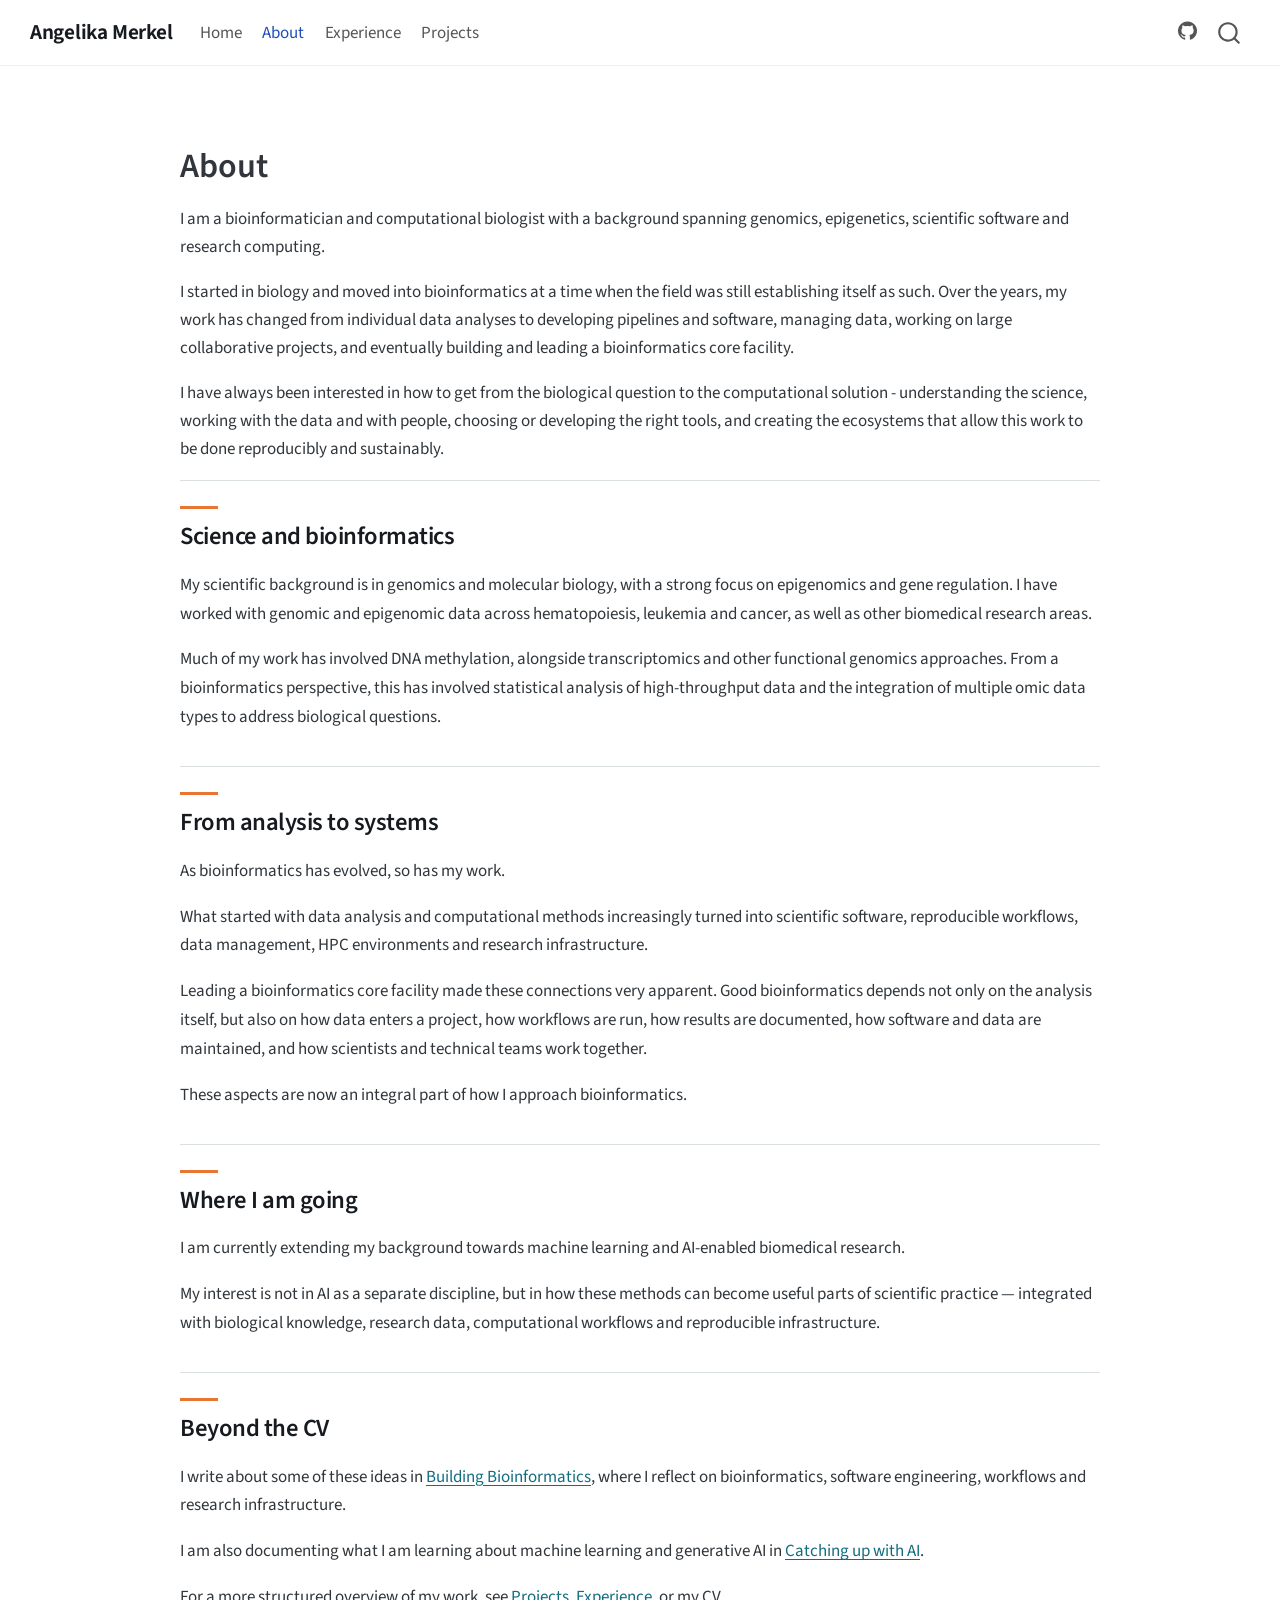
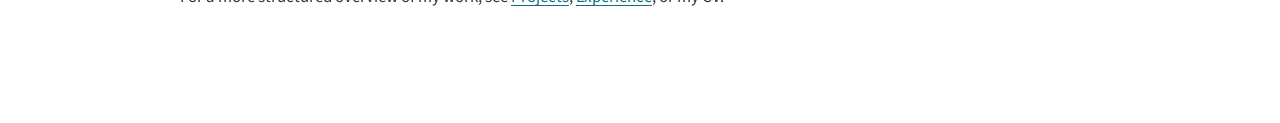
==== commit 201282b9: "minor text adjusts to about, experience and projects page. failed attempt to include visuals for eac" ====
--- a/docs/about.html
+++ b/docs/about.html
@@ -135,18 +135,18 @@
 <h1>About</h1>
 <p>I am a bioinformatician and computational biologist with a background spanning genomics, epigenetics, scientific software and research computing.</p>
 <p>I started in biology and moved into bioinformatics at a time when the field was still establishing itself as such. Over the years, my work has changed from individual data analyses to developing pipelines and software, managing data, working on large collaborative projects, and eventually building and leading a bioinformatics core facility.</p>
-<p>I have always been interested in the path from the biological question to the computational solution - understanding the science, working with the data, choosing or developing the right tools, and creating the systems that allow this work to be done reproducibly and sustainably.</p>
+<p>I have always been interested in how to get from the biological question to the computational solution - understanding the science, working with the data and with people, choosing or developing the right tools, and creating the ecosystems that allow this work to be done reproducibly and sustainably.</p>
 <section id="science-and-bioinformatics" class="level2">
 <h2 class="anchored" data-anchor-id="science-and-bioinformatics">Science and bioinformatics</h2>
 <p>My scientific background is in genomics and molecular biology, with a strong focus on epigenomics and gene regulation. I have worked with genomic and epigenomic data across hematopoiesis, leukemia and cancer, as well as other biomedical research areas.</p>
-<p>Much of my work has involved DNA methylation, alongside transcriptomics and other functional genomics approaches.</p>
+<p>Much of my work has involved DNA methylation, alongside transcriptomics and other functional genomics approaches. From a bioinformatics perspective, this has involved statistical analysis of high-throughput data and the integration of multiple omic data types to address biological questions.</p>
 </section>
 <section id="from-analysis-to-systems" class="level2">
 <h2 class="anchored" data-anchor-id="from-analysis-to-systems">From analysis to systems</h2>
 <p>As bioinformatics has evolved, so has my work.</p>
 <p>What started with data analysis and computational methods increasingly turned into scientific software, reproducible workflows, data management, HPC environments and research infrastructure.</p>
 <p>Leading a bioinformatics core facility made these connections very apparent. Good bioinformatics depends not only on the analysis itself, but also on how data enters a project, how workflows are run, how results are documented, how software and data are maintained, and how scientists and technical teams work together.</p>
-<p>As a result, these aspects have become an integral part of how I approach bioinformatics</p>
+<p>These aspects are now an integral part of how I approach bioinformatics.</p>
 </section>
 <section id="where-i-am-going" class="level2">
 <h2 class="anchored" data-anchor-id="where-i-am-going">Where I am going</h2>
--- a/docs/assets/styles.css
+++ b/docs/assets/styles.css
@@ -782,55 +782,206 @@
 
 .about-page {
   max-width: 920px;
+
   margin-left: auto;
   margin-right: auto;
 }
 
 
-/* Page title */
-
-.about-page > h1 {
-  margin: 3rem 0 1.5rem;
+/* ------------------------------------------------------------
+   About introduction
+   ------------------------------------------------------------ */
+
+.page-intro-with-visual {
+  margin-top: 2.5rem;
+  margin-bottom: 0;
+  padding-bottom: 1.5rem;
+}
+
+
+/* ------------------------------------------------------------
+   About title
+   ------------------------------------------------------------ */
+
+.about-page-title {
+  margin: 0 0 1rem;
+
   color: var(--am-black);
+
   font-size: 2.5rem;
   font-weight: 650;
+  line-height: 1.1;
   letter-spacing: -0.03em;
 }
 
-
-/* Introduction */
-
-.about-page > p {
-  margin-top: 0;
-  margin-bottom: 1.25rem;
-  line-height: 1.75;
-}
-
-
-/* Sections */
+.about-page-title::after {
+  content: "";
+
+  display: block;
+
+  width: 38px;
+  height: 3px;
+
+  margin-top: 0.75rem;
+
+  background: var(--am-orange);
+}
+
+
+/* ------------------------------------------------------------
+   About lead + illustration
+   ------------------------------------------------------------ */
+
+.about-intro-top {
+  display: grid;
+
+  grid-template-columns:
+    minmax(0, 1fr)
+    350px;
+
+  column-gap: 3rem;
+
+  align-items: center;
+
+  margin: 0 0 0.8rem;
+}
+
+.intro-lead {
+  min-width: 0;
+
+  margin: 0;
+}
+
+.intro-lead p {
+  margin: 0;
+
+  font-size: 1.05rem;
+  line-height: 1.7;
+}
+
+
+/* ------------------------------------------------------------
+   About illustration
+   ------------------------------------------------------------ */
+
+.about-intro-visual {
+  width: 350px;
+  max-width: 100%;
+
+  margin: 0;
+
+  pointer-events: none;
+  user-select: none;
+}
+
+.about-intro-visual img {
+  display: block;
+
+  width: 100%;
+  height: auto;
+
+  margin: 0;
+
+  opacity: 0.82;
+}
+
+
+/* ------------------------------------------------------------
+   Remaining introduction
+   ------------------------------------------------------------ */
+
+.about-intro-body {
+  margin: 0;
+}
+
+.about-intro-body p {
+  margin: 0 0 1rem;
+
+  line-height: 1.7;
+}
+
+.about-intro-body p:last-child {
+  margin-bottom: 0;
+}
+
+
+/* ------------------------------------------------------------
+   About sections
+   ------------------------------------------------------------ */
 
 .about-page section.level2 {
-  margin: 2.8rem 0 0;
-  padding-top: 1.8rem;
+  margin: 0;
+
+  padding-top: 1.45rem;
+  padding-bottom: 2rem;
+
   border-top: 1px solid var(--am-line);
 }
 
 .about-page section.level2 > h2 {
-  margin: 0 0 1.5rem;
+  margin: 0 0 1.1rem;
+
   font-size: 1.45rem;
 }
-
-
-/* Text within sections */
 
 .about-page section.level2 p {
   margin-top: 0;
-  margin-bottom: 1.15rem;
-  line-height: 1.75;
+  margin-bottom: 1rem;
+
+  line-height: 1.7;
 }
 
 .about-page section.level2 p:last-child {
   margin-bottom: 0;
+}
+
+
+/* ------------------------------------------------------------
+   About page — mobile
+   ------------------------------------------------------------ */
+
+@media (max-width: 768px) {
+
+  .about-page {
+    max-width: 100%;
+  }
+
+  .page-intro-with-visual {
+    margin-top: 2rem;
+    padding-bottom: 1.5rem;
+  }
+
+  .about-page-title {
+    margin-bottom: 1rem;
+  }
+
+  .about-intro-top {
+    grid-template-columns: 1fr;
+
+    row-gap: 1rem;
+
+    margin-bottom: 1rem;
+  }
+
+  .intro-lead {
+    width: 100%;
+  }
+
+  .intro-lead p {
+    font-size: 1rem;
+  }
+
+  .about-intro-visual {
+    width: min(300px, 80%);
+
+    margin-left: auto;
+    margin-right: auto;
+  }
+
+  .about-page section.level2 {
+    padding-top: 1.6rem;
+    padding-bottom: 2.2rem;
+  }
 }
 
 
@@ -847,7 +998,9 @@
 .experience-page > h1 {
   margin-top: 3rem;
   margin-bottom: 1.5rem;
+
   color: var(--am-black);
+
   font-size: 2.5rem;
   font-weight: 650;
   letter-spacing: -0.03em;
@@ -856,22 +1009,27 @@
 .experience-page > p {
   font-size: 1.05rem;
   line-height: 1.75;
+
   margin-bottom: 3rem;
 }
 
 .experience-page section.level2 {
   margin-bottom: 3.4rem;
+
   padding-top: 1.8rem;
 }
 
 .experience-page section.level2 > h2 {
   font-size: 1.45rem;
+
   margin-bottom: 2rem;
 }
 
 .experience-entry {
   position: relative;
+
   margin-bottom: 3rem;
+
   padding-left: 115px;
 }
 
@@ -881,10 +1039,14 @@
 
 .experience-period {
   position: absolute;
+
   left: 0;
   top: 0.15rem;
+
   width: 90px;
+
   color: var(--am-muted);
+
   font-size: 0.82rem;
   font-weight: 600;
   letter-spacing: 0.04em;
@@ -893,7 +1055,9 @@
 .experience-entry h3 {
   margin-top: 0;
   margin-bottom: 0.25rem;
+
   color: var(--am-black);
+
   font-size: 1.15rem;
   font-weight: 600;
 }
@@ -914,8 +1078,11 @@
 
   .experience-period {
     position: static;
+
     display: block;
+
     width: auto;
+
     margin-bottom: 0.4rem;
   }
 }
@@ -927,6 +1094,7 @@
 
 .projects-page {
   max-width: 1100px;
+
   margin-left: auto;
   margin-right: auto;
 }
@@ -937,7 +1105,9 @@
 .projects-page > h1 {
   margin-top: 3rem;
   margin-bottom: 1.5rem;
+
   color: var(--am-black);
+
   font-size: 2.5rem;
   font-weight: 650;
   letter-spacing: -0.03em;
@@ -945,7 +1115,9 @@
 
 .projects-page > p {
   max-width: 820px;
+
   margin-bottom: 3.5rem;
+
   font-size: 1.05rem;
   line-height: 1.75;
 }
@@ -955,28 +1127,38 @@
 
 .projects-page section.level2 {
   margin-bottom: 4rem;
+
   padding-top: 1.8rem;
+
   border-top: 1px solid #e4e4e4;
 }
 
 .projects-page section.level2 > h2 {
   position: relative;
+
   margin-top: 0;
   margin-bottom: 2.2rem;
+
   padding-top: 0.8rem;
+
   font-size: 1.45rem;
   font-weight: 600;
+
   color: var(--am-black);
 }
 
 .projects-page section.level2 > h2::before {
   content: "";
+
   position: absolute;
+
   top: 0;
   left: 0;
+
   width: 38px;
   height: 3px;
-  background: #d97a3a;
+
+  background: var(--am-orange);
 }
 
 
@@ -984,14 +1166,13 @@
 
 .project-track {
   display: grid;
+
   grid-template-columns: repeat(2, minmax(0, 1fr));
+
   column-gap: 3.5rem;
   row-gap: 3rem;
 }
 
-
-/* Software has more, smaller entries */
-
 .project-track-software {
   grid-template-columns: repeat(2, minmax(0, 1fr));
 }
@@ -1001,13 +1182,16 @@
 
 .project-entry {
   min-width: 0;
+
   padding-right: 1rem;
 }
 
 .project-entry h3 {
   margin-top: 0;
   margin-bottom: 0.55rem;
+
   color: var(--am-black);
+
   font-size: 1.16rem;
   font-weight: 600;
   line-height: 1.3;
@@ -1016,6 +1200,7 @@
 .project-entry p {
   margin-top: 0.8rem;
   margin-bottom: 0;
+
   line-height: 1.7;
 }
 
@@ -1024,11 +1209,14 @@
 
 .project-tags {
   margin-bottom: 1.15rem;
+
   color: var(--am-muted);
+
   font-size: 0.76rem;
   font-weight: 600;
   line-height: 1.5;
   letter-spacing: 0.045em;
+
   text-transform: uppercase;
 }
 
@@ -1037,8 +1225,11 @@
 
 .project-entry a {
   display: inline-block;
+
   margin-top: 0.8rem;
+
   font-weight: 500;
+
   text-decoration: none;
 }
 
@@ -1047,11 +1238,54 @@
 }
 
 
-/* Subtle separation between software entries ---------------- */
-
-.project-track-software .project-entry {
-  padding-bottom: 2rem;
-  border-bottom: 1px solid #ececec;
+/* Related project links --------------------------------------- */
+
+.project-links {
+  margin-top: 1.25rem;
+  padding-top: 0;
+}
+
+.project-links::before {
+  content: "RELATED LINKS";
+
+  display: block;
+
+  margin-bottom: 0.45rem;
+
+  color: var(--am-muted);
+
+  font-size: 0.66rem;
+  font-weight: 600;
+  letter-spacing: 0.07em;
+}
+
+.project-links p {
+  display: inline;
+
+  margin: 0;
+}
+
+.project-links p:not(:last-child)::after {
+  content: " · ";
+
+  margin: 0 0.3rem;
+
+  color: #b5b5b5;
+}
+
+.project-links a {
+  display: inline;
+
+  margin: 0;
+
+  font-size: 0.86rem;
+  font-weight: 500;
+
+  text-decoration: none;
+}
+
+.project-links a:hover {
+  text-decoration: underline;
 }
 
 
@@ -1066,9 +1300,11 @@
   .project-track,
   .project-track-software {
     display: flex;
+
     gap: 1.5rem;
 
     overflow-x: auto;
+
     scroll-snap-type: x mandatory;
 
     padding-bottom: 1rem;
@@ -1078,11 +1314,9 @@
 
   .project-entry {
     flex: 0 0 84%;
+
     padding-right: 0.5rem;
+
     scroll-snap-align: start;
   }
-
-  .project-track-software .project-entry {
-    border-bottom: none;
-  }
 }
